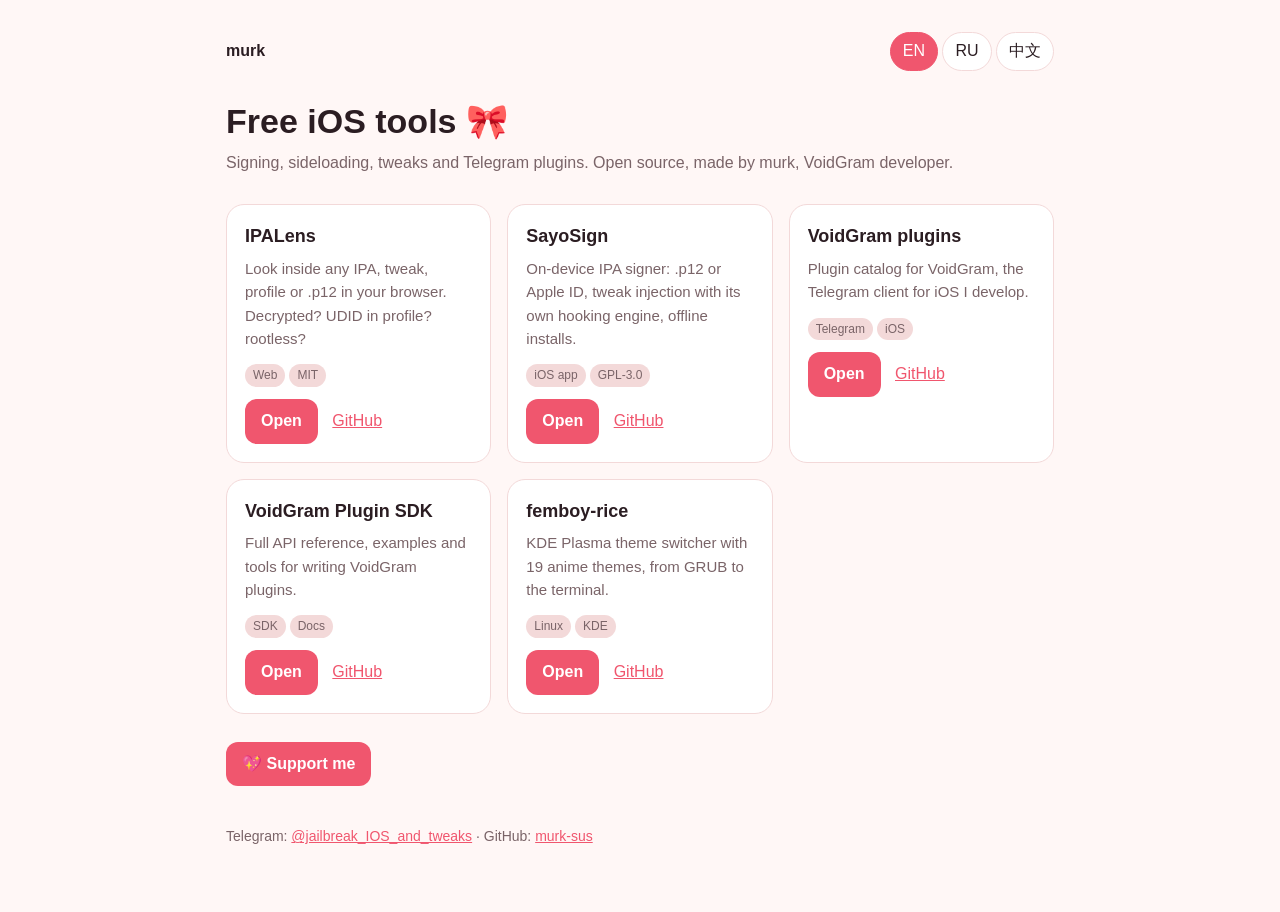
==== index.html @ 0c2cbf27 "Personal site: projects and donation page" ====
<!doctype html>
<html lang="en">
<head>
<meta charset="utf-8">
<meta name="viewport" content="width=device-width, initial-scale=1">
<title>murk</title>
<meta name="description" content="murk — free and open-source iOS tools: IPALens, SayoSign, VoidGram plugins.">
<link rel="stylesheet" href="style.css">
</head>
<body>
<main>
  <header>
    <strong>murk</strong>
    <div class="langs"><button data-set="en">EN</button> <button data-set="ru">RU</button> <button data-set="zh">中文</button></div>
  </header>
  <h1><span data-l="en">Free iOS tools 🎀</span><span data-l="ru">Бесплатные iOS-инструменты 🎀</span><span data-l="zh">免费 iOS 工具 🎀</span></h1>
  <p class="sub">
    <span data-l="en">Signing, sideloading, tweaks and Telegram plugins. Open source, made by murk, VoidGram developer.</span>
    <span data-l="ru">Подпись, сайдлоад, твики и плагины для Telegram. Открытый код. Автор — murk, разработчик VoidGram.</span>
    <span data-l="zh">签名、侧载、插件和 Telegram 扩展。开源，由 VoidGram 开发者 murk 制作。</span>
  </p>
  <div class="grid">
    <div class="card">
      <h3>IPALens</h3>
      <p><span data-l="en">Look inside any IPA, tweak, profile or .p12 in your browser. Decrypted? UDID in profile? rootless?</span><span data-l="ru">Загляни внутрь IPA, твика, профиля или .p12 прямо в браузере. Расшифрован? UDID в профиле? rootless?</span><span data-l="zh">在浏览器中查看 IPA、插件、描述文件或 .p12：是否解密？UDID 在描述文件里吗？rootless？</span></p>
      <p><span class="tag">Web</span><span class="tag">MIT</span></p>
      <a class="btn" href="https://murk-sus.github.io/IPALens/"><span data-l="en">Open</span><span data-l="ru">Открыть</span><span data-l="zh">打开</span></a>
      <a href="https://github.com/murk-sus/IPALens" style="margin-left:10px">GitHub</a>
    </div>
    <div class="card">
      <h3>SayoSign</h3>
      <p><span data-l="en">On-device IPA signer: .p12 or Apple ID, tweak injection with its own hooking engine, offline installs.</span><span data-l="ru">Подпись IPA прямо на iPhone: .p12 или Apple ID, инжект твиков своим движком хуков, установка без ПК.</span><span data-l="zh">设备端 IPA 签名：.p12 或 Apple ID，自研 Hook 引擎注入插件，离线安装。</span></p>
      <p><span class="tag">iOS app</span><span class="tag">GPL-3.0</span></p>
      <a class="btn" href="https://murk-sus.github.io/SayoSign/"><span data-l="en">Open</span><span data-l="ru">Открыть</span><span data-l="zh">打开</span></a>
      <a href="https://github.com/murk-sus/SayoSign" style="margin-left:10px">GitHub</a>
    </div>
    <div class="card">
      <h3>VoidGram plugins</h3>
      <p><span data-l="en">Plugin catalog for VoidGram, the Telegram client for iOS I develop.</span><span data-l="ru">Каталог плагинов для VoidGram — Telegram-клиента для iOS, который я разрабатываю.</span><span data-l="zh">VoidGram（我开发的 iOS Telegram 客户端）插件目录。</span></p>
      <p><span class="tag">Telegram</span><span class="tag">iOS</span></p>
      <a class="btn" href="https://github.com/murk-sus/VoidGram-plugins"><span data-l="en">Open</span><span data-l="ru">Открыть</span><span data-l="zh">打开</span></a>
      <a href="https://github.com/murk-sus/VoidGram-plugins" style="margin-left:10px">GitHub</a>
    </div>
    <div class="card">
      <h3>VoidGram Plugin SDK</h3>
      <p><span data-l="en">Full API reference, examples and tools for writing VoidGram plugins.</span><span data-l="ru">Полная документация API, примеры и инструменты для плагинов VoidGram.</span><span data-l="zh">VoidGram 插件开发的完整 API 文档、示例和工具。</span></p>
      <p><span class="tag">SDK</span><span class="tag">Docs</span></p>
      <a class="btn" href="https://github.com/murk-sus/VoidGram-Plugin-SDK"><span data-l="en">Open</span><span data-l="ru">Открыть</span><span data-l="zh">打开</span></a>
      <a href="https://github.com/murk-sus/VoidGram-Plugin-SDK" style="margin-left:10px">GitHub</a>
    </div>
    <div class="card">
      <h3>femboy-rice</h3>
      <p><span data-l="en">KDE Plasma theme switcher with 19 anime themes, from GRUB to the terminal.</span><span data-l="ru">Переключатель тем KDE Plasma: 19 аниме-тем, от GRUB до терминала.</span><span data-l="zh">KDE Plasma 主题切换器：19 套动漫主题，从 GRUB 到终端。</span></p>
      <p><span class="tag">Linux</span><span class="tag">KDE</span></p>
      <a class="btn" href="https://github.com/murk-sus/femboy-rice"><span data-l="en">Open</span><span data-l="ru">Открыть</span><span data-l="zh">打开</span></a>
      <a href="https://github.com/murk-sus/femboy-rice" style="margin-left:10px">GitHub</a>
    </div>
  </div>
  <p style="margin-top:28px"><a class="btn" href="donate/">💖 <span data-l="en">Support me</span><span data-l="ru">Поддержать</span><span data-l="zh">支持我</span></a></p>
  <footer>Telegram: <a href="https://t.me/jailbreak_IOS_and_tweaks">@jailbreak_IOS_and_tweaks</a> · GitHub: <a href="https://github.com/murk-sus">murk-sus</a></footer>
</main>
<script src="lang.js"></script>
</body>
</html>
---- style.css ----
:root {
  --bg: #fff7f6; --card: #ffffff; --ink: #2b1d22; --muted: #7a6468;
  --accent: #f0566e; --accent-2: #ff7e8a; --line: #f3d9d9;
}
@media (prefers-color-scheme: dark) {
  :root { --bg: #17110f; --card: #221a1b; --ink: #f6e9ea; --muted: #b79ea2; --line: #3a2a2c; }
}
* { box-sizing: border-box; }
body {
  margin: 0; background: var(--bg); color: var(--ink);
  font: 16px/1.55 -apple-system, BlinkMacSystemFont, "Segoe UI", "PingFang SC", "Microsoft YaHei", sans-serif;
}
main { max-width: 860px; margin: 0 auto; padding: 32px 16px 64px; }
a { color: var(--accent); }
header { display: flex; justify-content: space-between; align-items: center; gap: 12px; flex-wrap: wrap; }
h1 { font-size: 34px; margin: 24px 0 4px; }
.sub { color: var(--muted); margin: 0 0 28px; }
.langs button {
  border: 1px solid var(--line); background: var(--card); color: var(--ink);
  border-radius: 999px; padding: 6px 12px; font: inherit; cursor: pointer;
}
.langs button.on { background: var(--accent); border-color: var(--accent); color: #fff; }
.grid { display: grid; grid-template-columns: repeat(auto-fill, minmax(240px, 1fr)); gap: 16px; }
.card {
  background: var(--card); border: 1px solid var(--line); border-radius: 18px; padding: 18px;
}
.card h3 { margin: 0 0 6px; font-size: 18px; }
.card p { margin: 0 0 12px; color: var(--muted); font-size: 15px; }
.tag { display: inline-block; font-size: 12px; padding: 2px 8px; border-radius: 999px; background: var(--line); margin-right: 4px; }
.btn {
  display: inline-block; background: var(--accent); color: #fff; text-decoration: none;
  border-radius: 12px; padding: 10px 16px; font-weight: 600;
}
.wallet img { width: 100%; max-width: 200px; display: block; margin: 0 auto 12px; background: #fff; border-radius: 12px; padding: 8px; }
.wallet code {
  display: block; word-break: break-all; font-size: 13px; background: var(--bg);
  border: 1px solid var(--line); border-radius: 10px; padding: 8px; margin-bottom: 10px;
}
.wallet button {
  width: 100%; border: 0; background: var(--accent); color: #fff; border-radius: 10px;
  padding: 9px; font: inherit; font-weight: 600; cursor: pointer;
}
.warn { font-size: 14px; color: var(--muted); margin-top: 24px; }
footer { margin-top: 40px; color: var(--muted); font-size: 14px; }
[data-l] { display: none; }
html[lang="en"] [data-l="en"], html[lang="ru"] [data-l="ru"], html[lang="zh"] [data-l="zh"] { display: revert; }
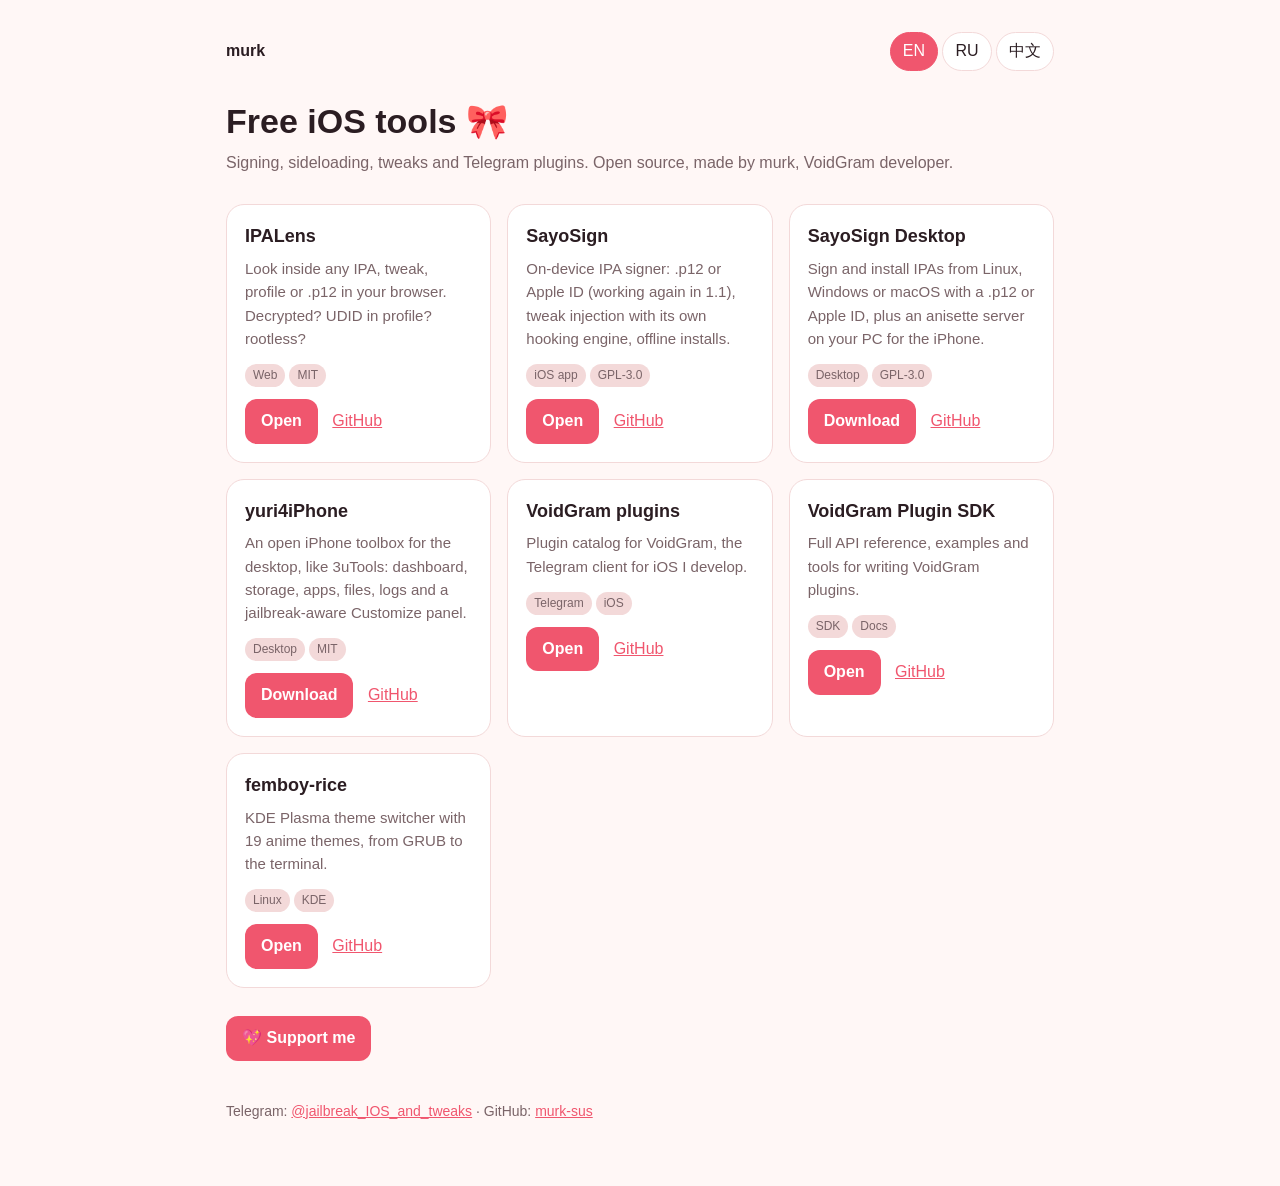
==== commit 8f733ff6: "Add SayoSign Desktop and yuri4iPhone" ====
--- a/index.html
+++ b/index.html
@@ -29,10 +29,24 @@
     </div>
     <div class="card">
       <h3>SayoSign</h3>
-      <p><span data-l="en">On-device IPA signer: .p12 or Apple ID, tweak injection with its own hooking engine, offline installs.</span><span data-l="ru">Подпись IPA прямо на iPhone: .p12 или Apple ID, инжект твиков своим движком хуков, установка без ПК.</span><span data-l="zh">设备端 IPA 签名：.p12 或 Apple ID，自研 Hook 引擎注入插件，离线安装。</span></p>
+      <p><span data-l="en">On-device IPA signer: .p12 or Apple ID (working again in 1.1), tweak injection with its own hooking engine, offline installs.</span><span data-l="ru">Подпись IPA прямо на iPhone: .p12 или Apple ID, инжект твиков своим движком хуков, установка без ПК.</span><span data-l="zh">设备端 IPA 签名：.p12 或 Apple ID，自研 Hook 引擎注入插件，离线安装。</span></p>
       <p><span class="tag">iOS app</span><span class="tag">GPL-3.0</span></p>
       <a class="btn" href="https://murk-sus.github.io/SayoSign/"><span data-l="en">Open</span><span data-l="ru">Открыть</span><span data-l="zh">打开</span></a>
       <a href="https://github.com/murk-sus/SayoSign" style="margin-left:10px">GitHub</a>
+    </div>
+    <div class="card">
+      <h3>SayoSign Desktop</h3>
+      <p><span data-l="en">Sign and install IPAs from Linux, Windows or macOS with a .p12 or Apple ID, plus an anisette server on your PC for the iPhone.</span><span data-l="ru">Подпись и установка IPA с Linux, Windows и macOS через .p12 или Apple ID, плюс anisette-сервер на ПК для айфона.</span><span data-l="zh">在 Linux、Windows、macOS 上用 .p12 或 Apple ID 签名安装 IPA，并在电脑上为 iPhone 运行 Anisette 服务器。</span></p>
+      <p><span class="tag">Desktop</span><span class="tag">GPL-3.0</span></p>
+      <a class="btn" href="https://github.com/murk-sus/SayoSign-Desktop/releases/latest"><span data-l="en">Download</span><span data-l="ru">Скачать</span><span data-l="zh">下载</span></a>
+      <a href="https://github.com/murk-sus/SayoSign-Desktop" style="margin-left:10px">GitHub</a>
+    </div>
+    <div class="card">
+      <h3>yuri4iPhone</h3>
+      <p><span data-l="en">An open iPhone toolbox for the desktop, like 3uTools: dashboard, storage, apps, files, logs and a jailbreak-aware Customize panel.</span><span data-l="ru">Открытый набор инструментов для айфона на ПК, как 3uTools: дашборд, память, приложения, файлы, логи и кастомизация с учётом джейла.</span><span data-l="zh">开源的电脑端 iPhone 工具箱，类似 3uTools：仪表盘、存储、应用、文件、日志，以及识别越狱状态的自定义面板。</span></p>
+      <p><span class="tag">Desktop</span><span class="tag">MIT</span></p>
+      <a class="btn" href="https://github.com/murk-sus/yuri4iPhone/releases/latest"><span data-l="en">Download</span><span data-l="ru">Скачать</span><span data-l="zh">下载</span></a>
+      <a href="https://github.com/murk-sus/yuri4iPhone" style="margin-left:10px">GitHub</a>
     </div>
     <div class="card">
       <h3>VoidGram plugins</h3>
